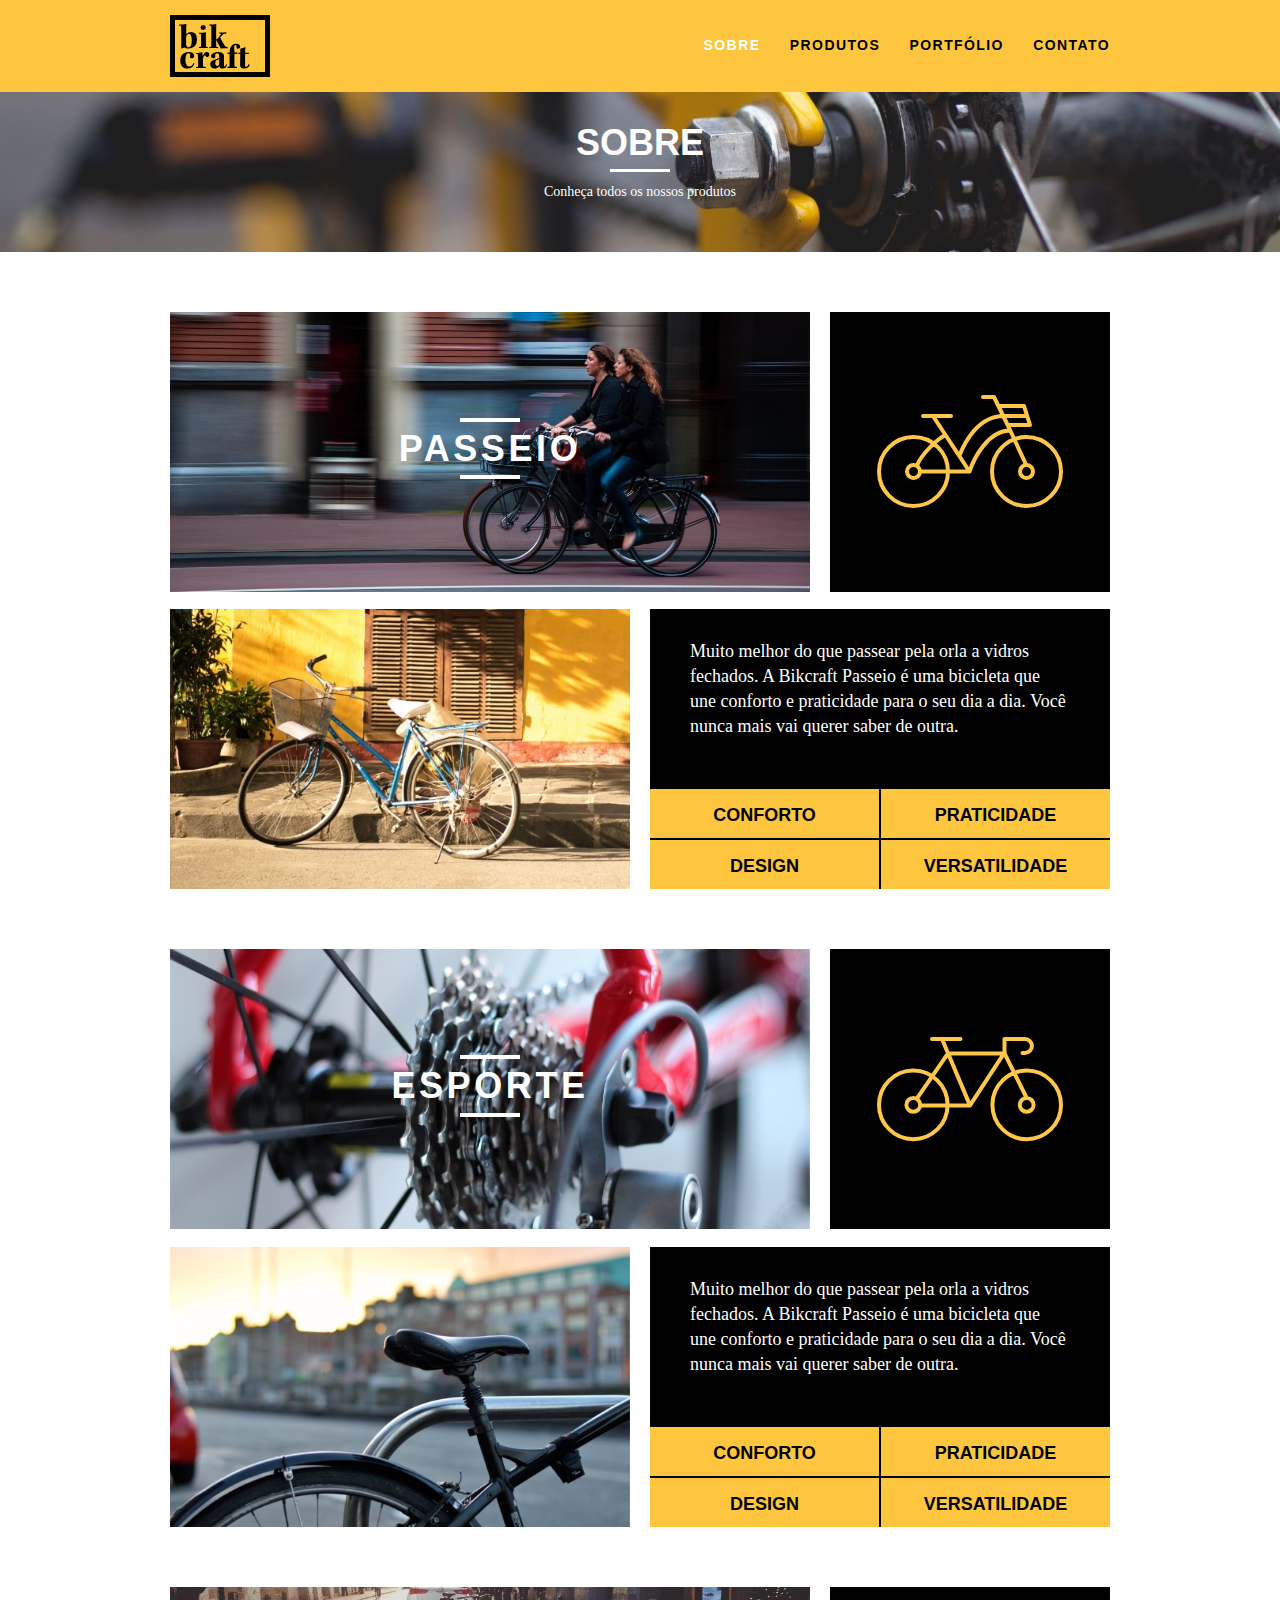
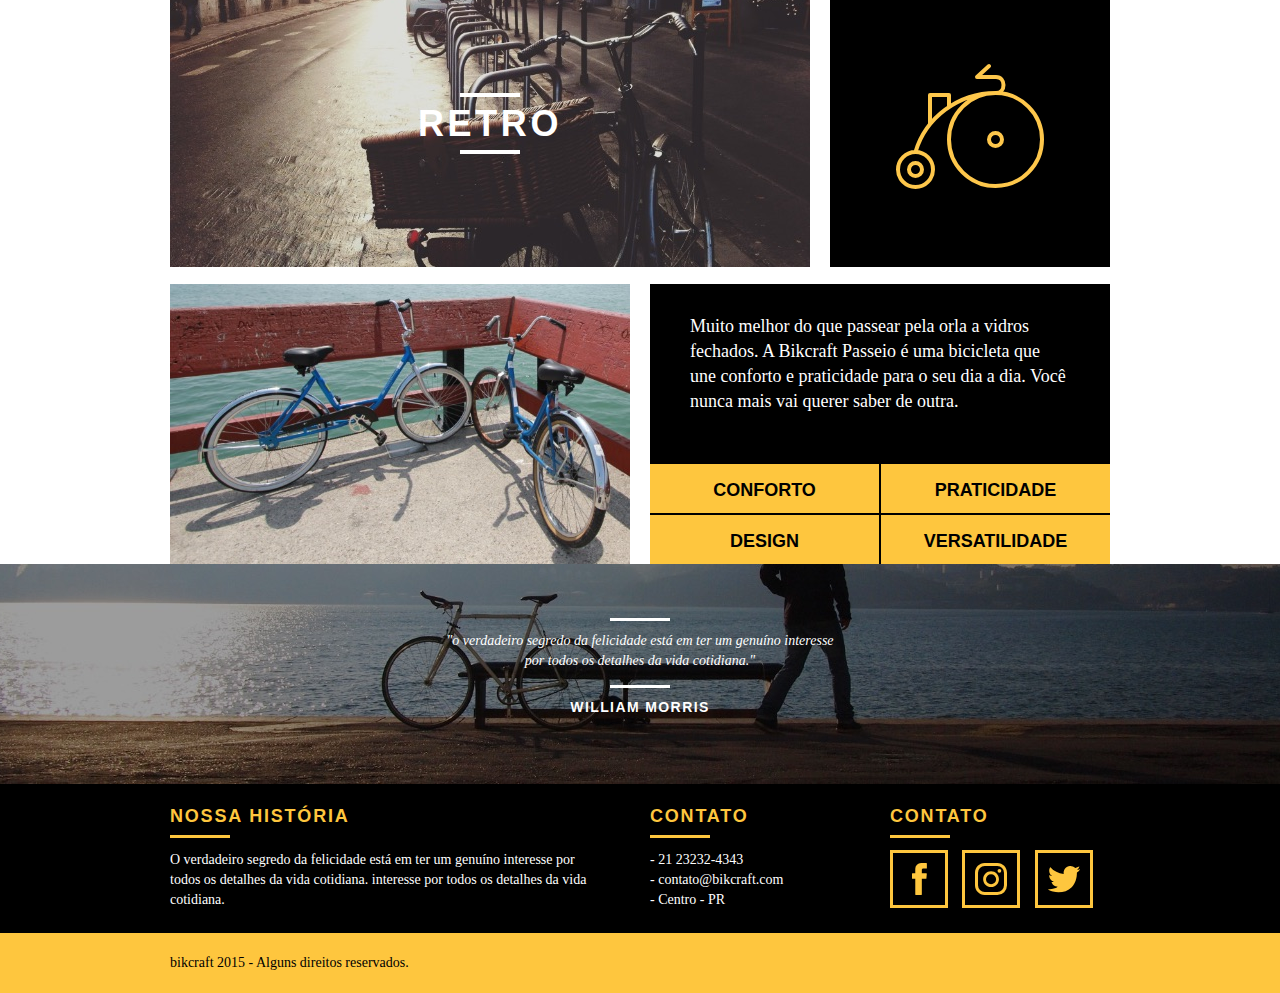
==== src/views/produtos.html @ ea2123ed "Products grid finalized." ====
<!DOCTYPE html>
<html lang="pt-br">
<head>
    <meta charset="UTF-8">
    <meta name="viewport" content="width=device-width, initial-scale=1.0">
    <link rel="stylesheet" href="/public/style/normalize.css">
    <link rel="stylesheet" href="/public/style/reset.css">
    <link rel="stylesheet" href="/public/style/grid.css">
    <link rel="stylesheet" href="/public/style/style.css">
    <link rel="stylesheet" href="/public/style/produtos.css">
    <title>Bikcraft | Sobre </title>
</head>
<body>
    <header class="header">
        <div class="container">
            <a href="index.html" class="grid-4"><img src="/public/images/bikcraft.svg" alt="Logo Bikcraft"></a>

            <nav class="grid-12 header_menu">
                <ul>
                    <li><a href="sobre.html" class="menu_ativo">Sobre</a></li>
                    <li><a href="produtos.html">Produtos</a></li>
                    <li><a href="portfolio.html">Portfólio</a></li>
                    <li><a href="contato.html">Contato</a></li>
                </ul>
            </nav>
        </div>
    </header>

    <section class="introducao_interna interna_produtos">
        <div class="container">
            <h1>Sobre</h1>
            <p>Conheça todos os nossos produtos</p>
        </div>
    </section>

    <section class="container produto_item">
        <div class="grid-11">
            <img src="/public/images/bikcraft-passeio-1.jpg" alt="Bikcraft Passeio">
            <h2>Passeio</h2>
        </div>

        <div class="grid-5 produto_icone">
            <img src="/public/images/passeio.svg" alt="Ícone de Passeio">
        </div>

        <div class="grid-8">
            <img src="/public/images/bikcraft-passeio-2.jpg" alt="Bikcraft Passei">
        </div>

        <div class="grid-8 produto_info">
            <p>Muito melhor do que passear pela orla a vidros fechados. A Bikcraft Passeio é uma bicicleta que une conforto e praticidade para o seu dia a dia. Você nunca mais vai querer saber de outra.</p>
            <ul>
                <li>Conforto</li>
                <li>Praticidade</li>
                <li>Design</li>
                <li>Versatilidade</li>
            </ul>
        </div>
    </section>


    <section class="container produto_item">
        <div class="grid-11">
            <img src="/public/images/bikcraft-esporte-1.jpg" alt="Bikcraft Esporte">
            <h2>Esporte</h2>
        </div>

        <div class="grid-5 produto_icone">
            <img src="/public/images/esporte.svg" alt="Ícone de Esporte">
        </div>

        <div class="grid-8">
            <img src="/public/images/bikcraft-esporte-2.jpg" alt="Bikcraft Esporte">
        </div>

        <div class="grid-8 produto_info">
            <p>Muito melhor do que passear pela orla a vidros fechados. A Bikcraft Passeio é uma bicicleta que une conforto e praticidade para o seu dia a dia. Você nunca mais vai querer saber de outra.</p>
            <ul>
                <li>Conforto</li>
                <li>Praticidade</li>
                <li>Design</li>
                <li>Versatilidade</li>
            </ul>
        </div>
    </section>
    
    <section class="container produto_item">
        <div class="grid-11">
            <img src="/public/images/bikcraft-retro-1.jpg" alt="Bikcraft Retro">
            <h2>Retro</h2>
        </div>

        <div class="grid-5 produto_icone">
            <img src="/public/images/retro.svg" alt="Ícone de Retro">
        </div>

        <div class="grid-8">
            <img src="/public/images/bikcraft-retro-2.jpg" alt="Bikcraft Retro">
        </div>

        <div class="grid-8 produto_info">
            <p>Muito melhor do que passear pela orla a vidros fechados. A Bikcraft Passeio é uma bicicleta que une conforto e praticidade para o seu dia a dia. Você nunca mais vai querer saber de outra.</p>
            <ul>
                <li>Conforto</li>
                <li>Praticidade</li>
                <li>Design</li>
                <li>Versatilidade</li>
            </ul>
        </div>
    </section>

    <section class="quebra">
        <blockquote class="quote-externo container">
            <p>"o verdadeiro segredo da felicidade está em ter um genuíno interesse por todos os detalhes da vida cotidiana."</p>
            <cite>WILLIAM MORRIS </cite>
        </blockquote>
    </section>

    <footer>
        <div class="footer">
            <div class="container">
                <div class="grid-8 footer_historia">
                    <h3>Nossa História</h3>
                    <p>O verdadeiro segredo da felicidade está em ter um genuíno interesse por todos os detalhes da vida cotidiana. interesse por todos os detalhes da vida cotidiana.</p>
                </div>

                <div class="grid-4 footer_contato">
                    <h3>Contato</h3>
                    <ul>
                        <li>- 21 23232-4343</li>
                        <li>- contato@bikcraft.com</li>
                        <li>- Centro - PR</li>
                    </ul>
                </div>

                <div class="grid-4 footer_redes">
                    <h3>Contato</h3>
                    <ul>
                        <li><a href="#" target="_blank"><img src="/public/images/facebook.svg" alt="Facebook"></a></li>
                        <li><a href="#" target="_blank"><img src="/public/images/instagram.svg" alt="Instagram"></a></li>
                        <li><a href="#" target="_blank"><img src="/public/images/twitter.svg" alt=""></a></li>
                    </ul>
                </div>
            </div>
        </div>

        <div class="copy">
            <div class="container">
                <p class="grid-16">bikcraft 2015 - Alguns direitos reservados.</p>
            </div>
        </div>
    </footer>

</body>
</html>
---- public/style/grid.css ----
*, *:before, *:after {
  -webkit-box-sizing: border-box; 
  -moz-box-sizing: border-box; 
  box-sizing: border-box;
}

.container {
	width: 960px;
	margin: 0 auto;
	padding: 0px;
	position: relative;
}

.container:after, .container:before {
	content: " ";
	display: table;
}

.container:after {
	clear: both;
}

.grid-1, .grid-2, .grid-3, .grid-4, .grid-5, .grid-6, .grid-7, .grid-8, .grid-9, .grid-10, .grid-11, .grid-12, .grid-13, .grid-14, .grid-15, .grid-16, .grid-1-3 {
	float: left;
	margin-left: 10px;
	margin-right: 10px;
}

.grid-1 	{width: 40px;}
.grid-2 	{width: 100px;}
.grid-3 	{width: 160px;}
.grid-4 	{width: 220px;}
.grid-5 	{width: 280px;}
.grid-6 	{width: 340px;}
.grid-7 	{width: 400px;}
.grid-8 	{width: 460px;}
.grid-9 	{width: 520px;}
.grid-10 	{width: 580px;}
.grid-11 	{width: 640px;}
.grid-12 	{width: 700px;}
.grid-13 	{width: 760px;}
.grid-14 	{width: 820px;}
.grid-15 	{width: 880px;}
.grid-16 	{width: 940px;}
.grid-1-3	{width: 300px;}
---- public/style/style.css ----
/* ESTILOS GERAIS */

body {
    font-family: Arial, Helvetica, sans-serif;
}

p {
    font-family: Georgia, 'Times New Roman', Times, serif;
    font-size: 14px;
    line-height: 20px;
}

img {
    display: block;
}

.subtitulo {
    font-weight: bold;
    font-size: 24px;
    line-height: 30px;
    letter-spacing: 0.1em;
    color: #000000;
    text-transform: uppercase;
    text-align: center;
    margin-bottom: 40px;
}

.subtitulo::after {
    content: "";
    display: block;
    width: 60px;
    height: 3px;
    background-color: #000000;
    margin: 8px auto;
}

.subtitulo_interno {
    font-weight: bold;
    font-size: 24px;
    line-height: 30px;
    letter-spacing: 0.1em;
    color: #000000;
    text-transform: uppercase;
    margin-bottom: 20px;
}

.subtitulo_interno::after {
    content: "";
    display: block;
    width: 60px;
    height: 3px;
    background-color: #000000;
    margin: 8px 0px;
}

.btn {
    border: 3px solid #FEC63E;
    padding: 10px 30px;
    color: #FEC63E;
    font-size: 14px;
    line-height: 20px;
    text-transform: uppercase;
    font-weight: bold;
    letter-spacing: 0.1em;
}

.btn:hover {
    color: #ffffff;
    border-color: #ffffff;
}

.btn.btn-preto:hover {
    border-color: #000000;
    color: #000000;
}

/* HEADER */

.header {
    position: fixed;
    top: 0;
    width: 100%;
    background-color: #FEC63E;
    padding: 15px 0px;
    z-index: 10;
}

.header_menu {
    text-align: right;
}

.header_menu ul li {
    display: inline-block;
    margin-left: 25px;
    margin-top: 20px;
}

.header_menu ul li a {
    color: #000000;
    font-weight: bold;
    text-transform: uppercase;
    letter-spacing: .1em; /* Espaçamento entre letras */
    font-size: 14px;
    line-height: 20px; /* Espaçamento entre linhas */
    padding: 10px 0;
}

.header_menu ul li a:hover {
    color: #ffffff;
}

.header_menu ul li a.menu_ativo {
    color: #ffffff;
}

/* INTRODUÇÃO */

.introducao {
    height: 380px;
    width: 100%;
    background: url("/public/images/bg.jpg") no-repeat center;
    background-size: cover;
    margin-top: 92px;
    text-align: center;
    padding-top: 100px
}

.introducao h1 {
    font-size: 48px;
    color: #ffffff;
    font-weight: bold;
    text-transform: uppercase;
}

.quote-externo {
    max-width: 320px;
    margin: 0px auto;
    margin-bottom: 20px;
    color: #ffffff;
}

.quote-externo p {
    font-style: italic;
}

.quote-externo p::before, .quote-externo p::after {
    content: "";
    display: block;
    width: 60px;
    height: 3px;
    background-color: #ffffff;
    margin: 14px auto 10px auto;
}

.quote-externo cite {
    font-style: normal;
    font-weight: bold;
    font-size: 14px;
    letter-spacing: 0.1em;
    text-transform: uppercase;
}

/* INTRODUÇÃO INTERNA */

.introducao_interna {
    width: 100%;
    margin-top: 92px;
    height: 160px;
    text-align: center;
    color: #ffffff;
    padding-top: 30px;
}

.introducao_interna h1 {
    font-size: 36px;
    font-weight: bold;
    text-transform: uppercase;
}

.introducao_interna h1::after {
    content: "";
    display: block;
    width: 60px;
    height: 3px;
    background: #ffffff;
    margin: 6px auto 10px auto;
}

/* PRODUTOS */

.produtos {
    padding: 60px 0;
}

.produtos-lista li {
    background-color: #FEC63E;
    text-align: center;
}

.produtos-lista li h3{
    font-weight: bold;
    font-size: 18px;
    line-height: 25px;
    text-transform: uppercase;
    letter-spacing: 0.1em;
    margin-top: 20px;
}

.produtos-lista li h3::after{
    content: "";
    display: block;
    width: 60px;
    height: 3px;
    background-color: #000000;
    margin: 2px auto;
}

.produtos-lista li p {
    padding: 10px 20px 20px 20px;
}

.produtos-icone {
    background-color: #000000;
    padding: 20px;
}

.call {
    text-align: center;
    padding-top: 40px;
    clear: both;
}

.call p {
    padding-bottom: 20px;
}

/* PORTFÓLIO */

.portfolio {
    width: 100%;
    background-color: #000000;
    padding: 40px 0px;
}

.portfolio .subtitulo {
    color: #FEC63E;
}

.portfolio .subtitulo::after {
    background-color: #FEC63E;
}

.portfolio-lista li:last-child {
    margin-top: 20px;
}

.portfolio .call p {
    color: #ffffff;
}

/* QUALIDADE */

.qualidade {
    padding: 60px 0px;
}

.qualidade::after {
    content: "";
    width: 634px;
    height: 83px;
    display: block;
    background: url(/public/images/Linhas.svg) no-repeat center;
    position: absolute;
    top: 209px;
    right: 162px;
}

.qualidade img {
    margin: 0px auto;
}

.qualidade_lista {
    padding-top: 20px;
    overflow: auto;
}

.qualidade_lista li {
    text-align: center;
    padding: 0px 40px;
}

.qualidade_lista li h3 {
    font-weight: bold;
    font-size: 18px;
    line-height: 25px;
    text-transform: uppercase;
    letter-spacing: 0.1rem;
    margin-top: 20px;
}

.qualidade_lista li h3::after {
    content: "";
    display: block;
    width: 60px;
    height: 3px;
    background: #000000;
    margin: 6px auto;
    z-index: -1;
}

/* QUEBRA */

.quebra {
    width: 100%;
    height: 220px;
    background: url(/public/images/BG-Footer.jpg) no-repeat center;
    background-size: cover;
    text-align: center;
    padding-top: 40px;
}

.quebra .quote-externo {
    max-width: 400px;
}

/* FOOTER */

.footer {
    width: 100%;
    background: #000000;
    color: #ffffff;
    padding: 20px 0px;
}

.footer h3 {
    font-size: 18px;
    line-height: 25px;
    color: #FEC63E;
    text-transform: uppercase;
    letter-spacing: 0.1em;
    font-weight: bold;
}

.footer h3::after {
    content: "";
    display: block;
    width: 60px;
    height: 3px;
    background: #FEC63E;
    margin: 6px 0px 12px 0px;
}

.footer_historia {
    padding-right: 40px;
}

.footer_contato ul li {
    font-size: 14px;
    line-height: 20px;
    font-family: Georgia, 'Times New Roman', Times, serif;
}

.footer_redes ul li {
    display: inline-block;
    margin-right: 10px;

}

.footer_redes ul li a {
    border: 3px solid #FEC63E;
    display: block;
    padding: 10px;
}

.footer_redes ul li a:hover {
    border: 3px solid #ffffff;
}

.copy {
    width: 100%;
    background: #FEC63E;
    padding: 20px 0px;
    color: #000000;
}
---- public/style/produtos.css ----
.interna_produtos {
    background: url(/public/images/BG-Produtos.jpg) no-repeat center;
    background-size: cover;
}

.produto_item {
    padding-top: 60px;

}

.produto_item h2 {
    font-size: 36px;
    text-transform: uppercase;
    letter-spacing: 0.1em;
    font-weight: bold;
    color: #ffffff;
    position: relative;
    top: -180px;
    text-align: center;
    margin-bottom: -56px;
}

.produto_item h2::after, .produto_item h2::before {
    content: "";
    display: block;
    border: 2px solid #ffffff;
    width: 60px;
    height: 3px;
    text-align: center;
    margin: 6px auto 6px auto;
}

.produto_icone {
    background-color: #000000;
    padding: 70px 0px;
}

.produto_icone img {
    margin: 0px auto;

}

.produto_info {
    background-color: #000000;
}

.produto_info p {
    color: #ffffff;
    font-size: 18px;
    line-height: 25px;
    height: 180px;
    padding: 30px 40px;
}

.produto_info ul li {
    background-color: #fec63e;
    text-transform: uppercase;
    font-size: 18px;
    line-height: 20px;
    font-weight: bold;
    float: left;
    width: 229px;
    height: 49px;
    text-align: center;
    padding-top: 16px;
}

.produto_info ul li:nth-child(1),
.produto_info ul li:nth-child(2) {
    margin-bottom: 2px;
}

.produto_info ul li:nth-child(even) {
    margin-left: 2px;

}
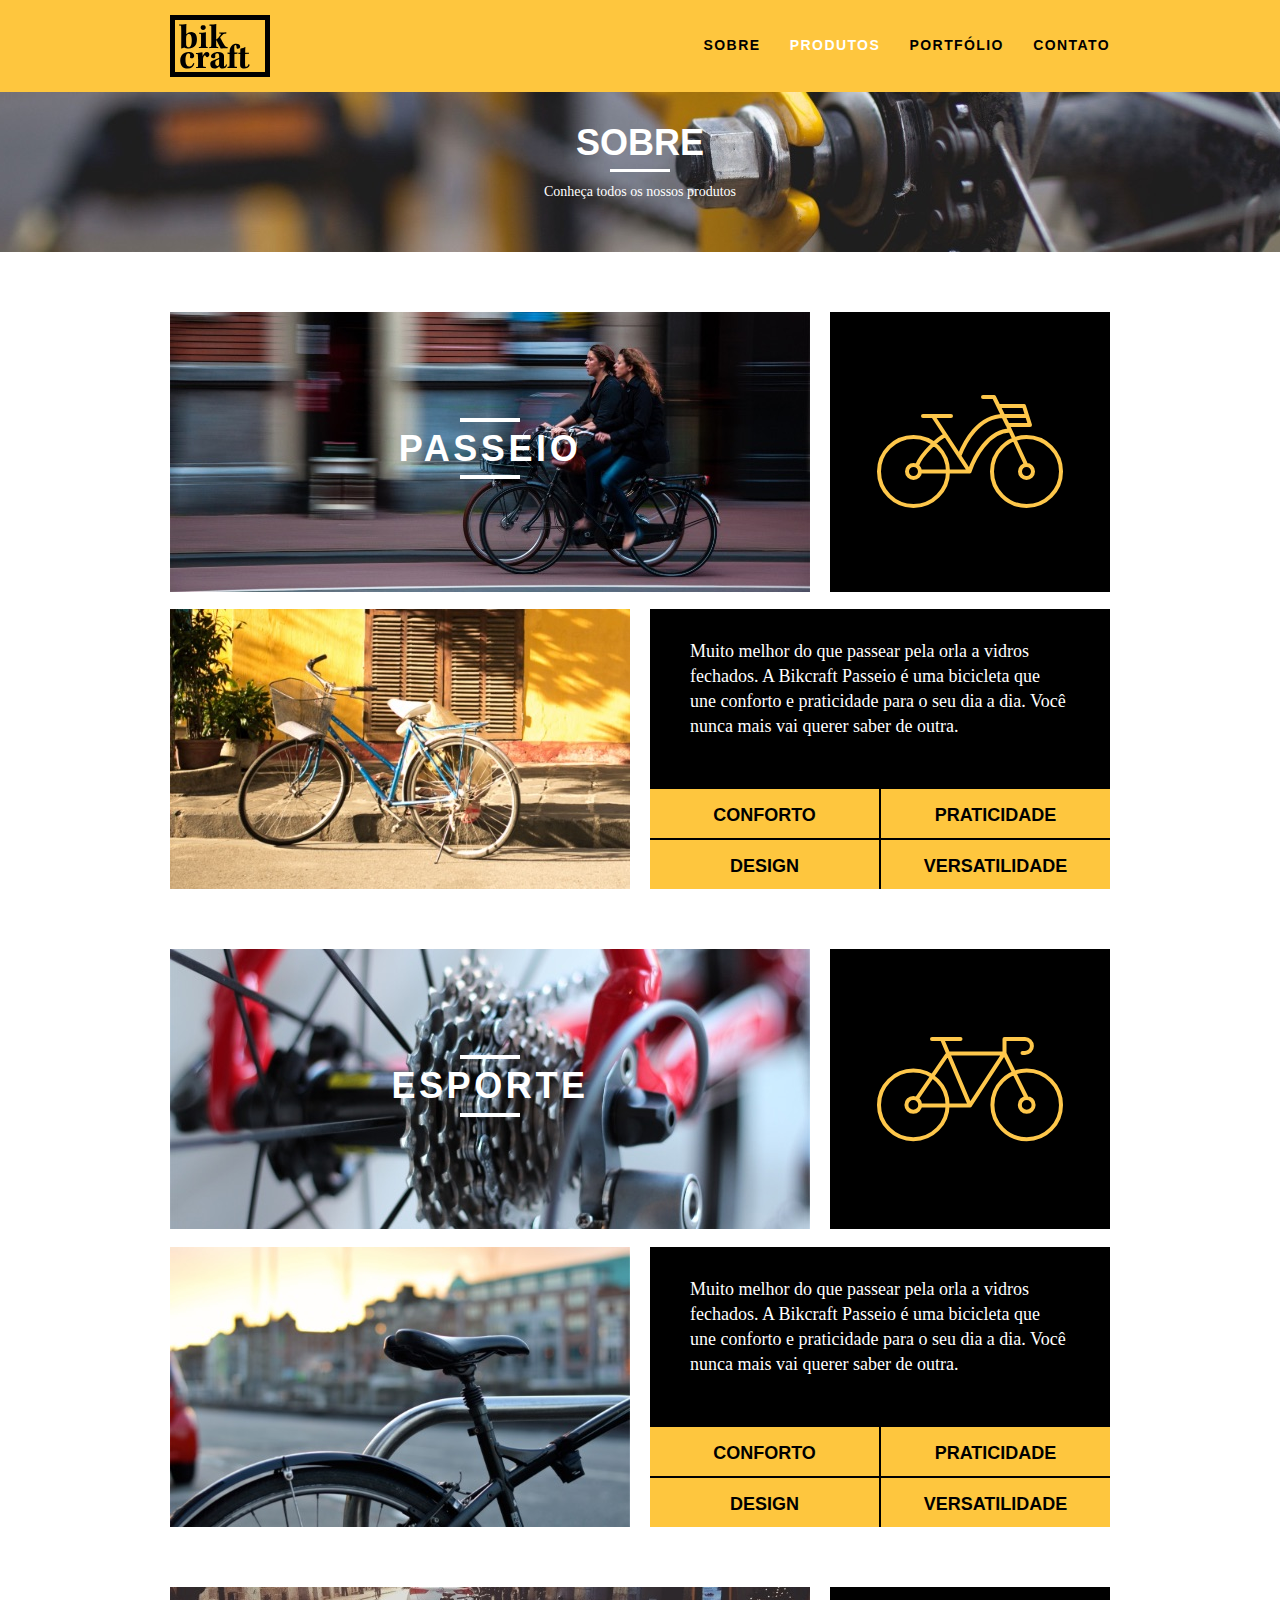
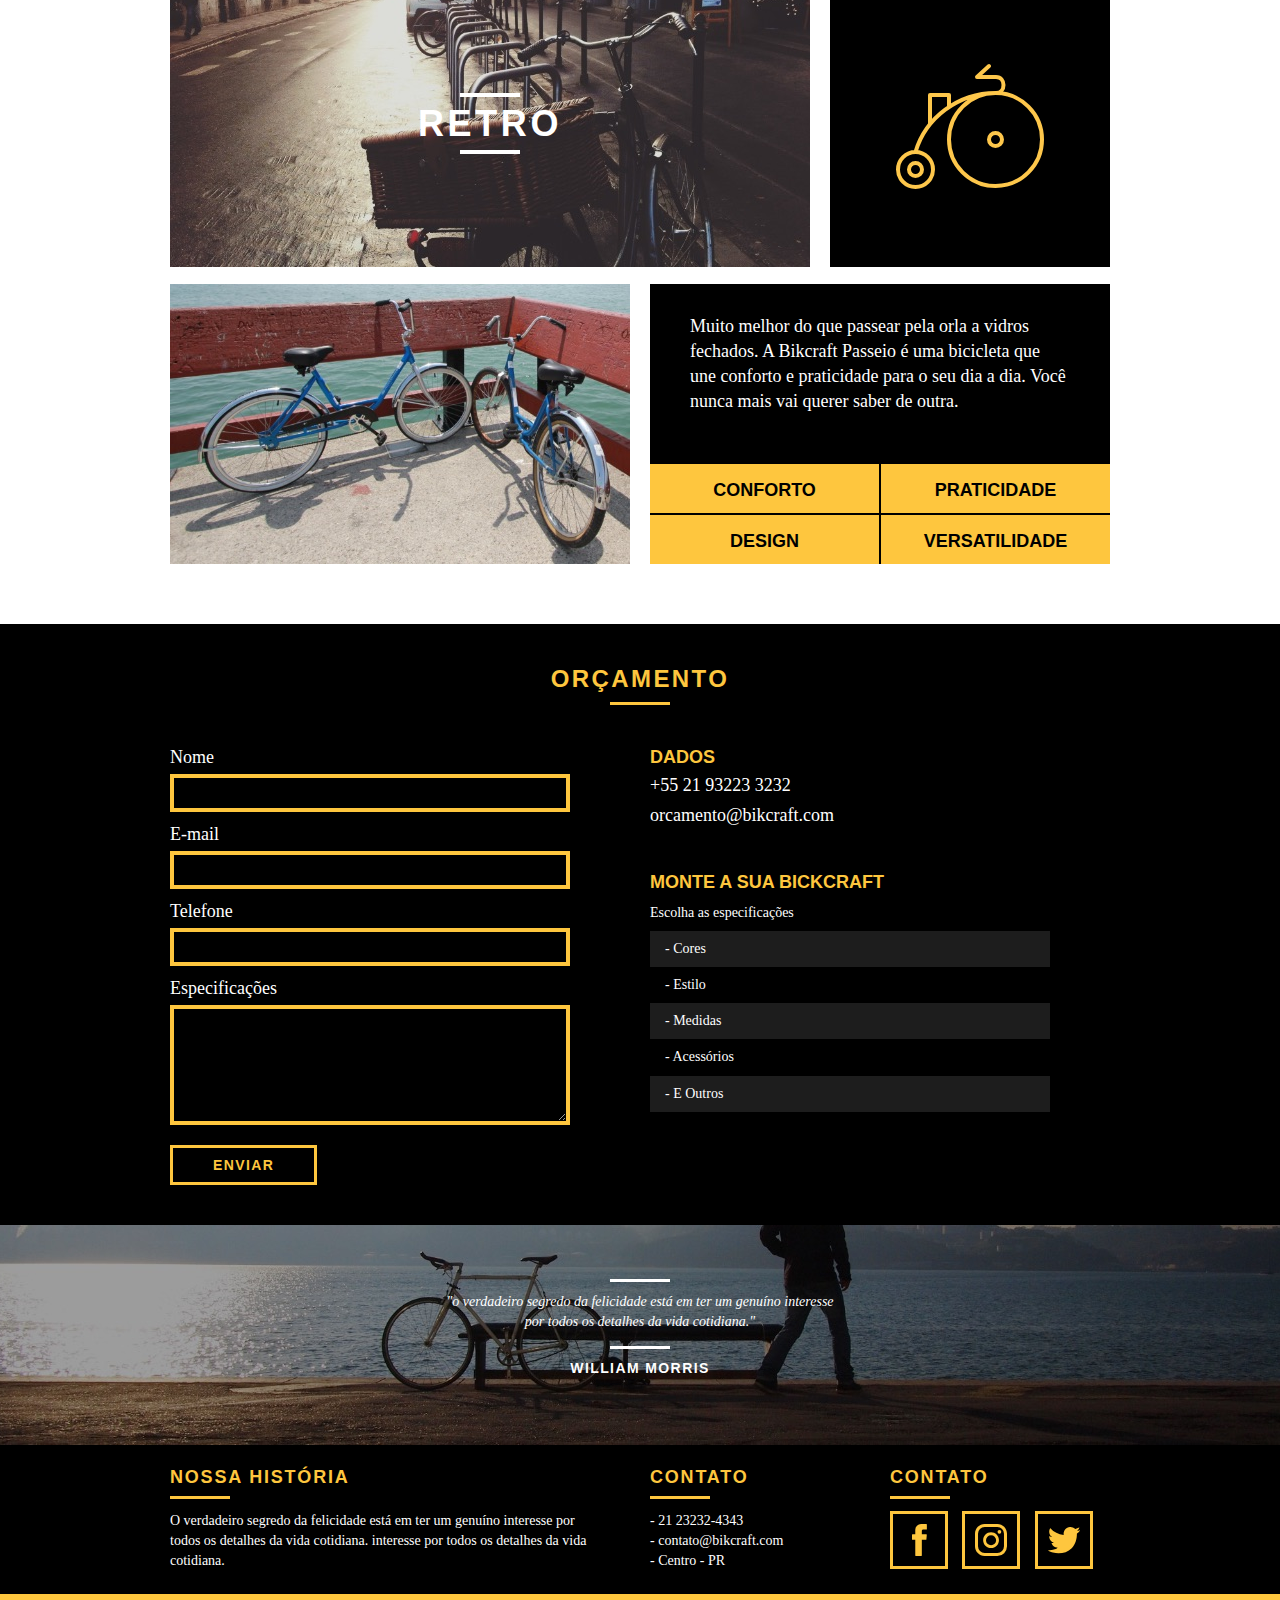
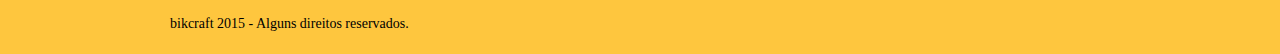
==== commit 0f6f9ed9: "Products page finalized" ====
--- a/src/views/produtos.html
+++ b/src/views/produtos.html
@@ -17,8 +17,8 @@
 
             <nav class="grid-12 header_menu">
                 <ul>
-                    <li><a href="sobre.html" class="menu_ativo">Sobre</a></li>
-                    <li><a href="produtos.html">Produtos</a></li>
+                    <li><a href="sobre.html">Sobre</a></li>
+                    <li><a href="produtos.html" class="menu_ativo">Produtos</a></li>
                     <li><a href="portfolio.html">Portfólio</a></li>
                     <li><a href="contato.html">Contato</a></li>
                 </ul>
@@ -109,10 +109,47 @@
         </div>
     </section>
 
+    <section class="orcamento">
+        <div class="container">
+            <h2 class="subtitulo">Orçamento</h2>
+            <form id="form_orcamento" class="form grid-8">
+                <label for="nome">Nome</label>
+                <input type="text" name="nome" id="nome">
+
+                <label for="email">E-mail</label>
+                <input type="email" name="email" id="email">
+
+                <label for="telefone">Telefone</label>
+                <input type="tel" name="telefone" id="telefone">
+
+                <label for="espec">Especificações</label>
+                <textarea name="espec" id="espec" cols="30" rows="10"></textarea>
+
+                <button type="submit" class="btn">Enviar</button>
+            </form>
+
+            <div class="orcamento_dados grid-8">
+                <h3>Dados</h3>
+                <span>+55 21 93223 3232</span>
+                <span class="dados_email">orcamento@bikcraft.com</span>
+
+                <h3>Monte a sua Bickcraft</h3>
+                <p>Escolha as especificações</p>
+                <ul>
+                    <li>- Cores</li>
+                    <li>- Estilo</li>
+                    <li>- Medidas</li>
+                    <li>- Acessórios</li>
+                    <li>- E Outros</li>
+                </ul>
+            </div>
+        </div>
+    </section>
+
     <section class="quebra">
         <blockquote class="quote-externo container">
             <p>"o verdadeiro segredo da felicidade está em ter um genuíno interesse por todos os detalhes da vida cotidiana."</p>
-            <cite>WILLIAM MORRIS </cite>
+            <cite>WILLIAM MORRIS</cite>
         </blockquote>
     </section>
 
@@ -150,6 +187,5 @@
             </div>
         </div>
     </footer>
-
 </body>
 </html>--- a/public/style/produtos.css
+++ b/public/style/produtos.css
@@ -73,4 +73,108 @@
 .produto_info ul li:nth-child(even) {
     margin-left: 2px;
 
+}
+
+/* ORÇAMENTO */
+
+.orcamento {
+    background-color: #000000;
+    width: 100%;
+    margin-top: 60px;
+    padding: 40px 0px;
+}
+
+.orcamento h2 {
+    color: #fec63e;
+}
+
+.orcamento h2::after {
+    background-color: #fec63e;
+}
+
+.form {
+    padding-right: 60px;
+}
+
+.form label {
+    display: block;
+    color: #ffffff;
+    font-family: Georgia, 'Times New Roman', Times, serif;
+    font-size: 18px;
+    line-height: 25px;
+    margin-bottom: 4px;
+}
+
+.form input {
+    display: block;
+    width: 100%;
+    border: 4px solid #fec63e;
+    background: none;
+    color: #ffffff;
+    padding: 7px 10px;
+    margin-bottom: 10px;
+    outline: none;
+    font-size: 14px;
+    font-family: Georgia, 'Times New Roman', Times, serif;
+}
+
+.form textarea {
+    display: block;
+    width: 100%;
+    height: 120px;
+    border: 4px solid #fec63e;
+    background: none;
+    color: #ffffff;
+    padding: 7px 10px;
+    margin-bottom: 20px;
+    outline: none;
+    font-size: 14px;
+    font-family: Georgia, 'Times New Roman', Times, serif;
+}
+
+.form button {
+    background: none;
+    padding: 7px 40px;
+}
+
+.orcamento_dados {
+    color: #ffffff;
+}
+
+.orcamento_dados h3 {
+    font-size: 18px;
+    line-height: 25px;
+    text-transform: uppercase;
+    color: #fec63e;
+    font-weight: bold;
+
+}
+
+.orcamento_dados span {
+    display: block;
+    font-size: 18px;
+    line-height: 30px;
+    font-family: Georgia, 'Times New Roman', Times, serif;
+}
+
+.dados_email {
+    margin-bottom: 40px;
+}
+
+.orcamento_dados ul {
+    padding-right: 60px;
+}
+
+.orcamento_dados ul li {
+    font-family: Georgia, 'Times New Roman', Times, serif;
+    font-size: 14px;
+    padding: 10px 15px;
+}
+
+.orcamento_dados ul li:nth-child(odd) {
+    background-color: #1d1d1d;
+}
+
+.orcamento_dados p {
+    margin: 8px 0px;
 }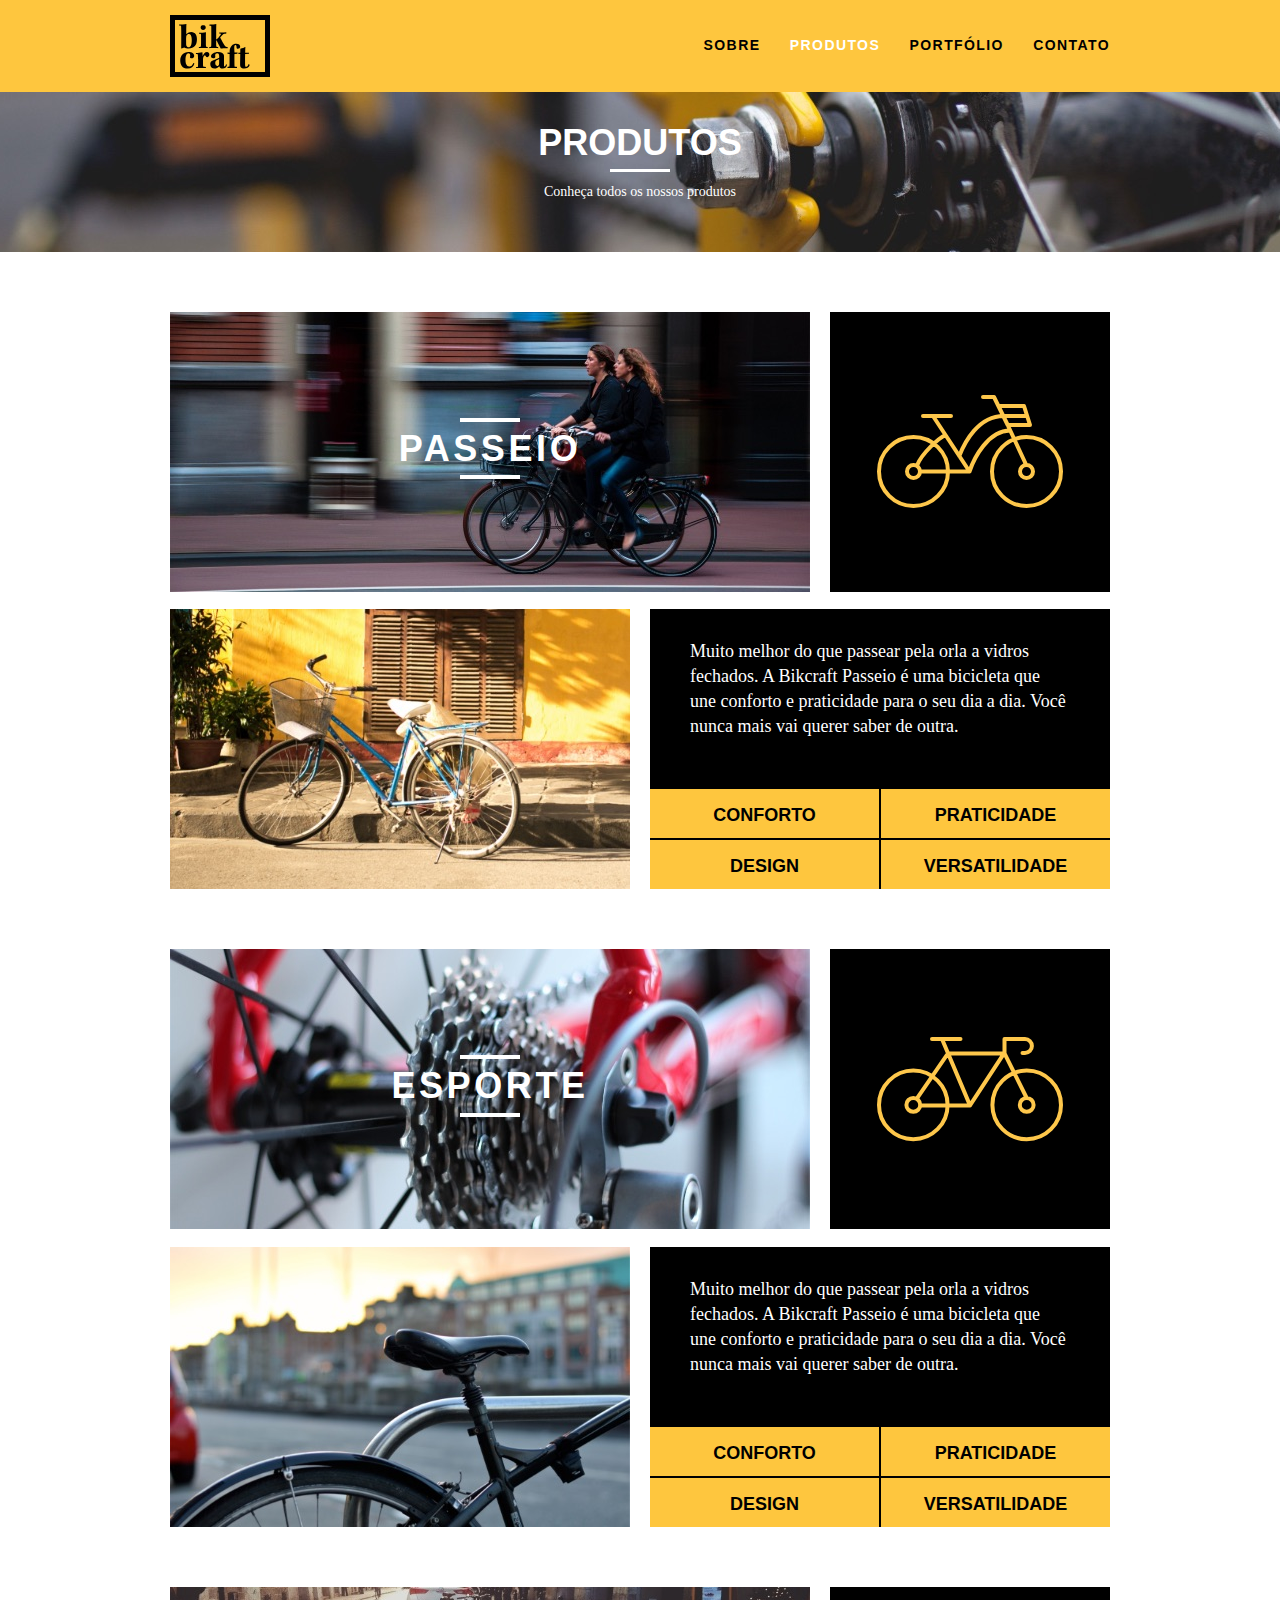
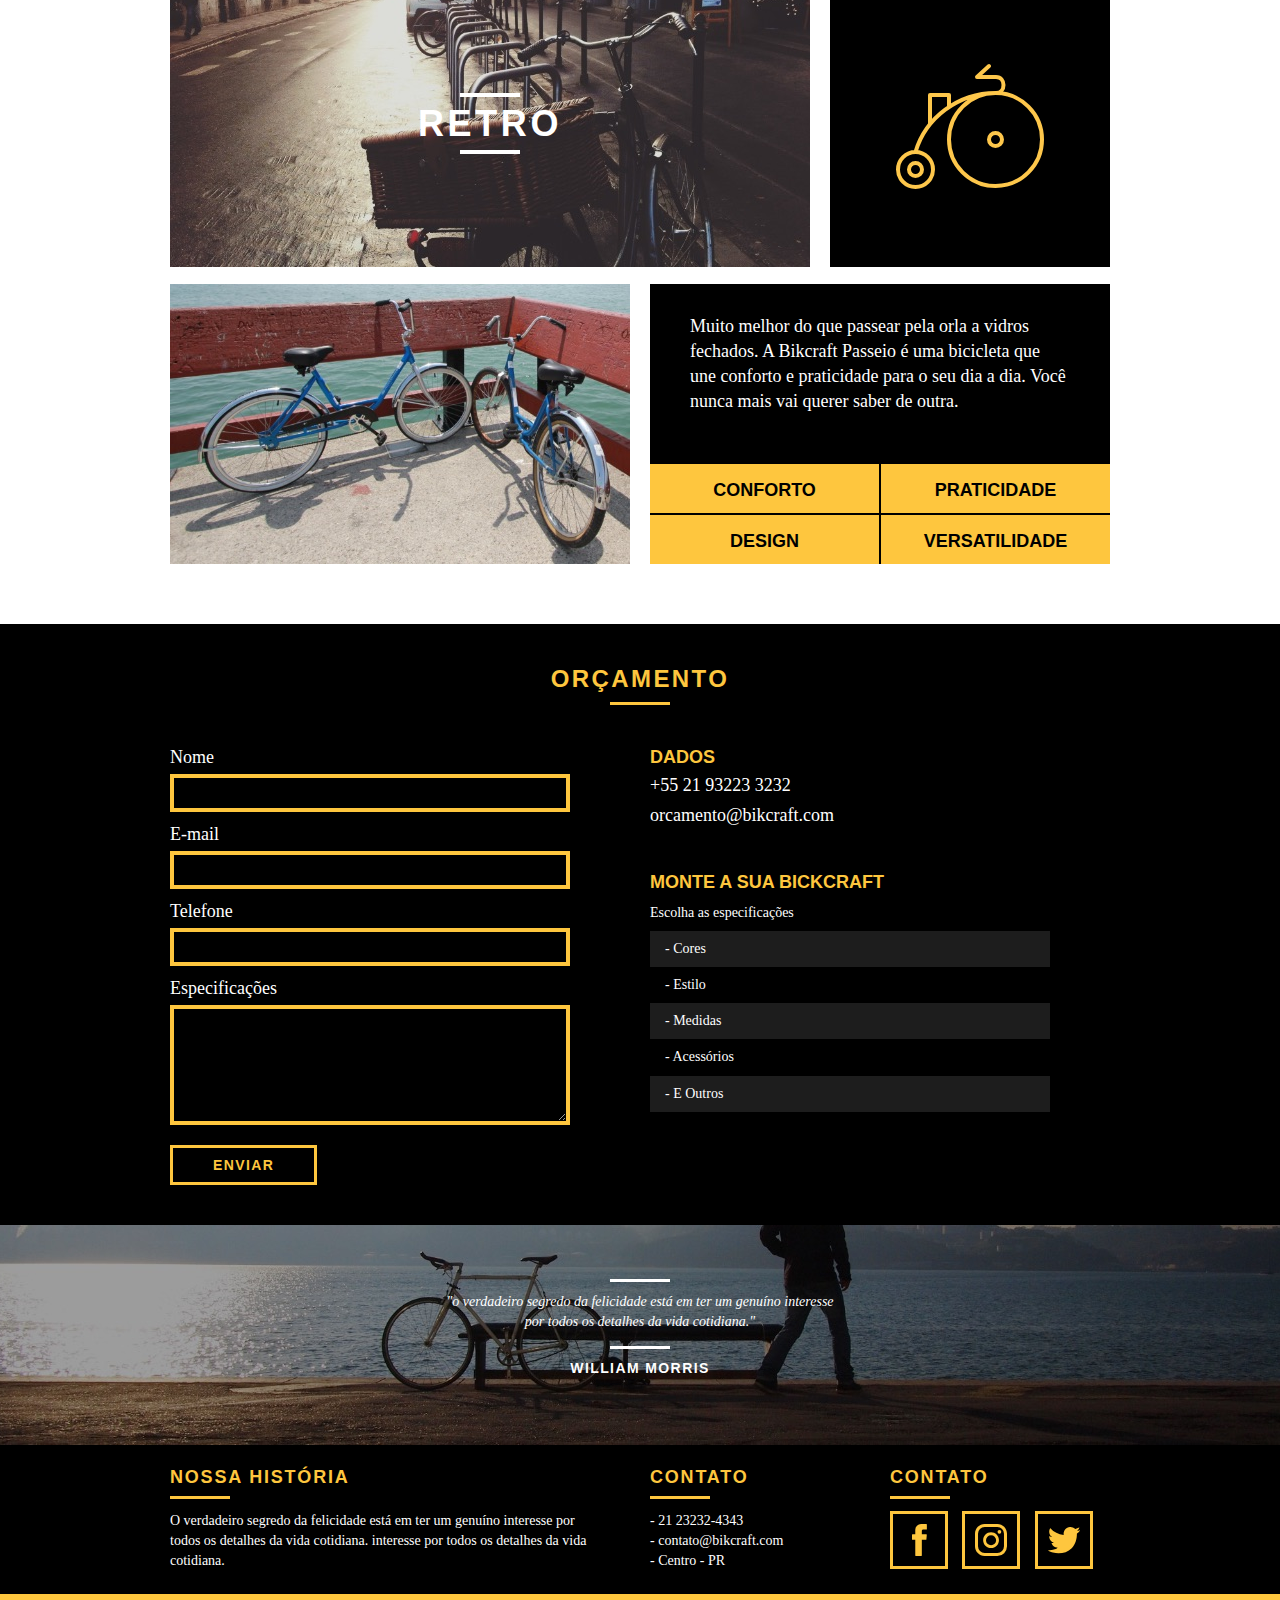
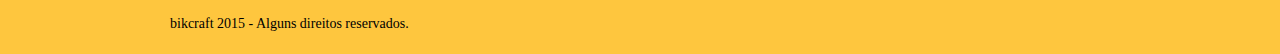
==== commit a8ce17be: "Portfolio page finalized" ====
--- a/src/views/produtos.html
+++ b/src/views/produtos.html
@@ -8,7 +8,7 @@
     <link rel="stylesheet" href="/public/style/grid.css">
     <link rel="stylesheet" href="/public/style/style.css">
     <link rel="stylesheet" href="/public/style/produtos.css">
-    <title>Bikcraft | Sobre </title>
+    <title>Bikcraft | Produtos </title>
 </head>
 <body>
     <header class="header">
@@ -28,7 +28,7 @@
 
     <section class="introducao_interna interna_produtos">
         <div class="container">
-            <h1>Sobre</h1>
+            <h1>Produtos</h1>
             <p>Conheça todos os nossos produtos</p>
         </div>
     </section>
